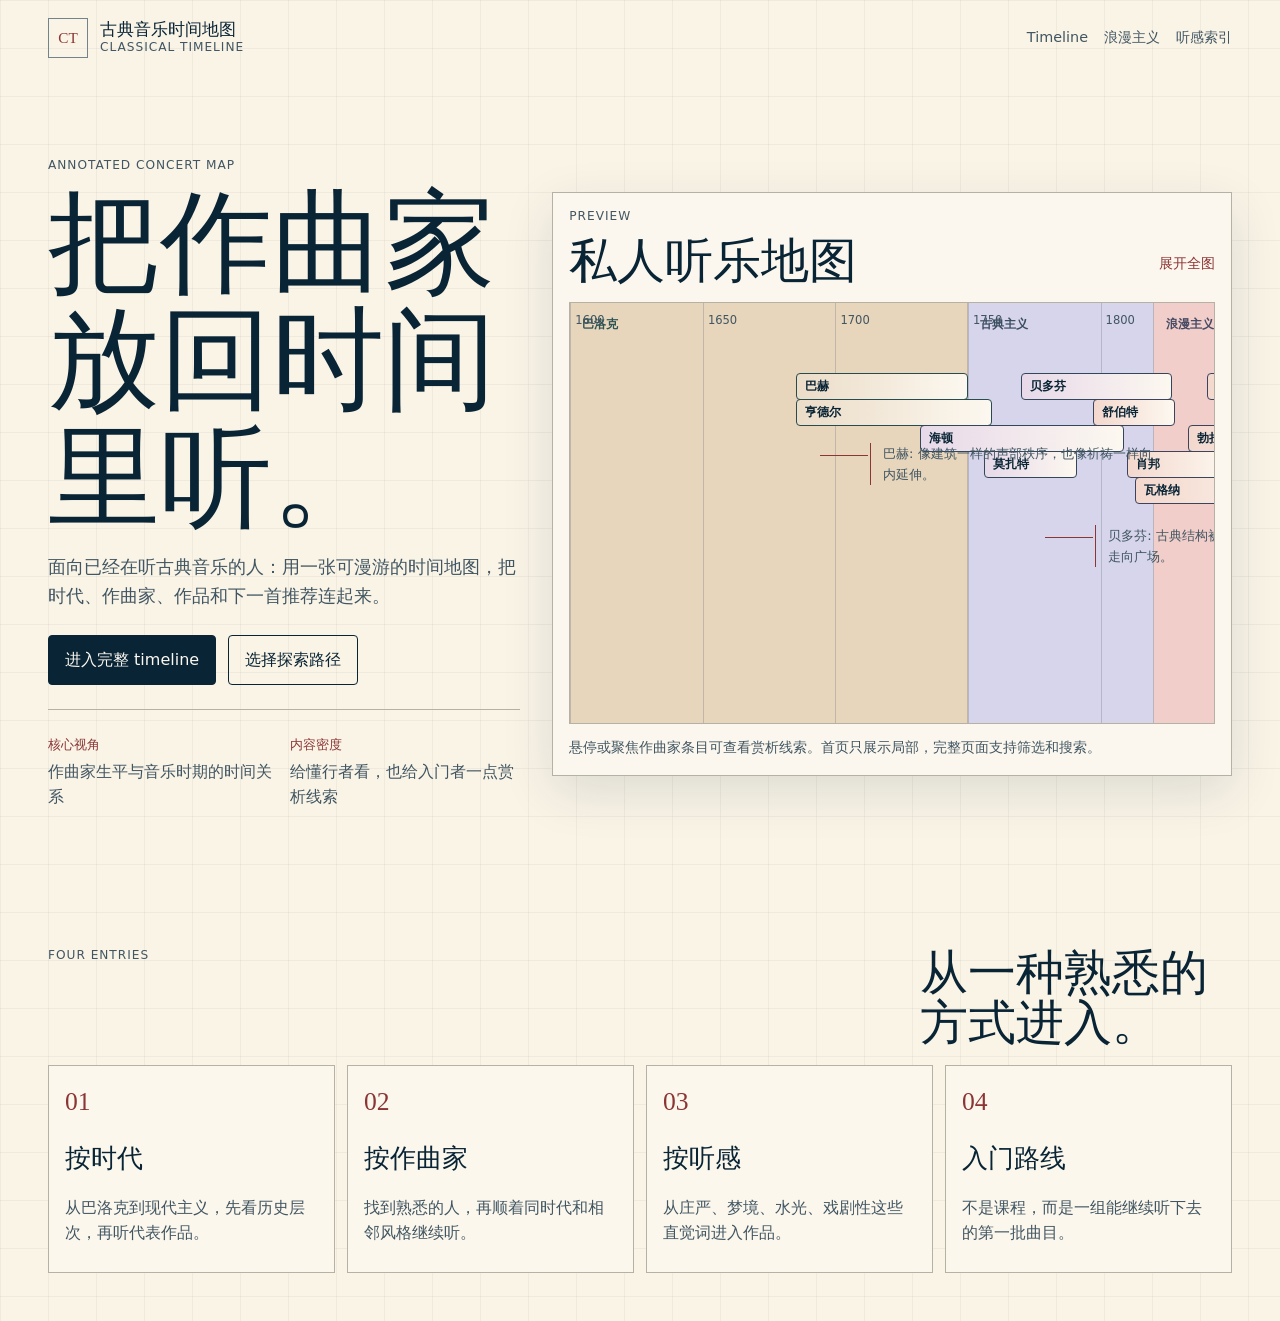
==== index.html @ 26d969b8 "Initial classical music atlas site" ====
<!doctype html>
<html lang="zh-CN">
  <head>
    <meta charset="utf-8">
    <meta name="viewport" content="width=device-width, initial-scale=1, viewport-fit=cover">
    <meta name="description" content="一张面向古典音乐爱好者的互动时间地图。">
    <title>古典音乐时间地图</title>
    <link rel="stylesheet" href="assets/styles.css">
    <script type="module" src="assets/app.js"></script>
  </head>
  <body data-page="home">
    <a class="skip-link" href="#main-content">跳到主要内容</a>

    <header class="site-header" aria-label="站点导航">
      <a class="brand-mark" href="index.html" aria-label="古典音乐时间地图首页">
        <span class="brand-mark__glyph" aria-hidden="true">CT</span>
        <span>
          <span class="brand-mark__title">古典音乐时间地图</span>
          <span class="brand-mark__subtitle">Classical Timeline</span>
        </span>
      </a>
      <nav class="site-nav" aria-label="主导航">
        <a href="timeline.html">Timeline</a>
        <a href="timeline.html?period=Romantic">浪漫主义</a>
        <a href="timeline.html?mood=水光">听感索引</a>
      </nav>
    </header>

    <main id="main-content">
      <section class="hero-shell" aria-labelledby="home-title">
        <div class="hero-copy">
          <p class="kicker">Annotated Concert Map</p>
          <h1 id="home-title">把作曲家放回时间里听。</h1>
          <p class="hero-lede">
            面向已经在听古典音乐的人：用一张可漫游的时间地图，把时代、作曲家、作品和下一首推荐连起来。
          </p>
          <div class="hero-actions" aria-label="主要入口">
            <a class="button button--primary" href="timeline.html">进入完整 timeline</a>
            <a class="button button--quiet" href="#routes">选择探索路径</a>
          </div>
          <dl class="listening-note" aria-label="本页定位">
            <div>
              <dt>核心视角</dt>
              <dd>作曲家生平与音乐时期的时间关系</dd>
            </div>
            <div>
              <dt>内容密度</dt>
              <dd>给懂行者看，也给入门者一点赏析线索</dd>
            </div>
          </dl>
        </div>

        <section class="atlas-panel" aria-labelledby="preview-title">
          <div class="atlas-panel__head">
            <div>
              <p class="kicker">Preview</p>
              <h2 id="preview-title">私人听乐地图</h2>
            </div>
            <a class="text-link" href="timeline.html">展开全图</a>
          </div>
          <div class="timeline-frame timeline-frame--preview">
            <div class="timeline" data-timeline="preview" aria-label="古典音乐作曲家时间线预览"></div>
          </div>
          <p class="map-caption">
            悬停或聚焦作曲家条目可查看赏析线索。首页只展示局部，完整页面支持筛选和搜索。
          </p>
        </section>
      </section>

      <section id="routes" class="route-section" aria-labelledby="routes-title">
        <div class="section-heading">
          <p class="kicker">Four entries</p>
          <h2 id="routes-title">从一种熟悉的方式进入。</h2>
        </div>
        <div class="route-grid">
          <a class="route-card" href="timeline.html">
            <span class="route-card__index">01</span>
            <span class="route-card__title">按时代</span>
            <span class="route-card__body">从巴洛克到现代主义，先看历史层次，再听代表作品。</span>
          </a>
          <a class="route-card" href="timeline.html?focus=composer">
            <span class="route-card__index">02</span>
            <span class="route-card__title">按作曲家</span>
            <span class="route-card__body">找到熟悉的人，再顺着同时代和相邻风格继续听。</span>
          </a>
          <a class="route-card" href="timeline.html?mood=水光">
            <span class="route-card__index">03</span>
            <span class="route-card__title">按听感</span>
            <span class="route-card__body">从庄严、梦境、水光、戏剧性这些直觉词进入作品。</span>
          </a>
          <a class="route-card" href="timeline.html?path=starter">
            <span class="route-card__index">04</span>
            <span class="route-card__title">入门路线</span>
            <span class="route-card__body">不是课程，而是一组能继续听下去的第一批曲目。</span>
          </a>
        </div>
      </section>
    </main>
  </body>
</html>
---- assets/styles.css ----
:root {
  color-scheme: light;
  --paper: oklch(96.8% 0.018 84);
  --paper-deep: oklch(93.2% 0.024 82);
  --paper-lift: oklch(98% 0.012 84);
  --ink: oklch(25% 0.045 238);
  --ink-soft: oklch(44% 0.032 235);
  --rule: oklch(76% 0.018 86);
  --rule-strong: oklch(60% 0.025 230);
  --concert-red: oklch(45% 0.118 24);
  --focus: oklch(55% 0.12 24);
  --renaissance: oklch(88% 0.032 152);
  --baroque: oklch(88% 0.038 75);
  --classical: oklch(88% 0.03 288);
  --romantic: oklch(88% 0.04 29);
  --modern: oklch(87% 0.032 210);
  --space-1: 0.25rem;
  --space-2: 0.5rem;
  --space-3: 0.75rem;
  --space-4: 1rem;
  --space-6: 1.5rem;
  --space-8: 2rem;
  --space-12: 3rem;
  --space-16: 4rem;
  --radius-sm: 0.25rem;
  --radius-md: 0.5rem;
  --shadow-preview: 0 1rem 3rem oklch(26% 0.045 238 / 0.12);
  --ease-out: cubic-bezier(0.22, 1, 0.36, 1);
  --font-display: "Iowan Old Style", "Songti SC", "Noto Serif SC", "Source Han Serif SC", Georgia, serif;
  --font-body: "Aptos", "Segoe UI", "Noto Sans SC", "Microsoft YaHei", system-ui, sans-serif;
}

* {
  box-sizing: border-box;
}

html {
  scroll-behavior: smooth;
}

body {
  margin: 0;
  background:
    linear-gradient(90deg, oklch(83% 0.012 84 / 0.22) 1px, transparent 1px) 0 0 / 48px 48px,
    linear-gradient(180deg, oklch(83% 0.012 84 / 0.22) 1px, transparent 1px) 0 0 / 48px 48px,
    var(--paper);
  color: var(--ink);
  font-family: var(--font-body);
  font-size: 1rem;
  line-height: 1.6;
  overflow-x: hidden;
  overflow-wrap: break-word;
  text-rendering: optimizeLegibility;
}

a {
  color: inherit;
  text-decoration: none;
}

button,
input {
  font: inherit;
}

button {
  cursor: pointer;
}

:focus {
  outline: none;
}

:focus-visible {
  outline: 3px solid var(--focus);
  outline-offset: 3px;
}

.skip-link {
  position: fixed;
  z-index: 10;
  inset-block-start: var(--space-4);
  inset-inline-start: var(--space-4);
  padding: var(--space-2) var(--space-3);
  background: var(--ink);
  color: var(--paper);
  transform: translateY(-150%);
  transition: transform 180ms var(--ease-out);
}

.skip-link:focus {
  transform: translateY(0);
}

.site-header {
  display: flex;
  align-items: center;
  justify-content: space-between;
  gap: var(--space-4);
  padding: var(--space-4) clamp(var(--space-4), 4vw, var(--space-12));
}

.brand-mark {
  display: inline-flex;
  align-items: center;
  gap: var(--space-3);
  min-height: 2.75rem;
}

.brand-mark__glyph {
  display: grid;
  place-items: center;
  width: 2.5rem;
  height: 2.5rem;
  border: 1px solid var(--rule-strong);
  color: var(--concert-red);
  font-family: var(--font-display);
  font-size: 0.95rem;
}

.brand-mark__title,
.brand-mark__subtitle {
  display: block;
}

.brand-mark__title {
  font-family: var(--font-display);
  font-size: 1.05rem;
  line-height: 1.1;
}

.brand-mark__subtitle,
.kicker {
  color: var(--ink-soft);
  font-size: 0.76rem;
  letter-spacing: 0.08em;
  line-height: 1.2;
  text-transform: uppercase;
}

.site-nav {
  display: none;
  align-items: center;
  gap: var(--space-4);
  color: var(--ink-soft);
  font-size: 0.9rem;
}

.site-nav a {
  min-height: 2.75rem;
  display: inline-flex;
  align-items: center;
}

.site-nav a:hover,
.site-nav a[aria-current="page"] {
  color: var(--concert-red);
}

.hero-shell {
  display: grid;
  gap: var(--space-8);
  min-width: 0;
  min-height: calc(100svh - 4.75rem);
  padding: var(--space-6) clamp(var(--space-4), 4vw, var(--space-12)) var(--space-8);
}

.hero-copy {
  align-self: center;
  min-width: 0;
}

.kicker {
  margin: 0 0 var(--space-3);
}

h1,
h2,
h3,
p {
  margin-block-start: 0;
}

h1,
h2,
h3 {
  font-family: var(--font-display);
  font-weight: 500;
  line-height: 1.05;
  text-wrap: balance;
}

h1 {
  max-width: 11ch;
  margin-block-end: var(--space-4);
  font-size: clamp(3rem, 10vw, 7rem);
}

h2 {
  font-size: clamp(1.7rem, 4vw, 3rem);
}

.hero-lede {
  max-width: min(48ch, 100%);
  color: var(--ink-soft);
  font-size: 1.12rem;
}

.hero-actions {
  display: flex;
  flex-wrap: wrap;
  gap: var(--space-3);
  margin-block: var(--space-6);
}

.button {
  display: inline-flex;
  align-items: center;
  justify-content: center;
  min-height: 2.75rem;
  border: 1px solid var(--ink);
  border-radius: var(--radius-sm);
  padding: 0.7rem 1rem;
  transition:
    background-color 180ms var(--ease-out),
    color 180ms var(--ease-out),
    border-color 180ms var(--ease-out),
    transform 180ms var(--ease-out);
}

.button:hover {
  transform: translateY(-1px);
}

.button--primary {
  background: var(--ink);
  color: var(--paper-lift);
}

.button--primary:hover {
  background: var(--concert-red);
  border-color: var(--concert-red);
}

.button--quiet {
  color: var(--ink);
}

.button--quiet:hover {
  border-color: var(--concert-red);
  color: var(--concert-red);
}

.listening-note {
  display: grid;
  gap: var(--space-3);
  max-width: 34rem;
  margin: 0;
  padding-block-start: var(--space-6);
  border-block-start: 1px solid var(--rule);
}

.listening-note div {
  display: grid;
  gap: var(--space-1);
}

.listening-note dt {
  color: var(--concert-red);
  font-size: 0.82rem;
}

.listening-note dd {
  margin: 0;
  color: var(--ink-soft);
}

.atlas-panel,
.composer-detail,
.explorer-controls {
  background: color-mix(in oklch, var(--paper-lift) 78%, var(--paper) 22%);
  border: 1px solid var(--rule);
}

.atlas-panel {
  align-self: center;
  min-width: 0;
  padding: var(--space-4);
  box-shadow: var(--shadow-preview);
}

.atlas-panel__head,
.workspace-head,
.section-heading {
  display: flex;
  align-items: end;
  justify-content: space-between;
  gap: var(--space-4);
  margin-block-end: var(--space-4);
}

.atlas-panel__head h2,
.workspace-head h2,
.section-heading h2 {
  margin: 0;
}

.text-link {
  min-height: 2.75rem;
  display: inline-flex;
  align-items: center;
  color: var(--concert-red);
  font-size: 0.9rem;
}

.map-caption {
  margin-block: var(--space-3) 0;
  color: var(--ink-soft);
  font-size: 0.9rem;
}

.timeline-frame {
  width: 100%;
  max-width: 100%;
  min-width: 0;
  overflow: auto;
  border: 1px solid var(--rule);
  background: var(--paper-deep);
  scrollbar-color: var(--rule-strong) var(--paper-deep);
}

.timeline-frame--preview {
  max-height: 34rem;
}

.timeline {
  position: relative;
  min-width: 66rem;
  min-height: 46rem;
  isolation: isolate;
}

.timeline--preview {
  min-width: 58rem;
  min-height: 28rem;
}

.period-band {
  position: absolute;
  z-index: 0;
  inset-block: 0;
  border-inline-end: 1px solid oklch(65% 0.018 84 / 0.45);
  background: var(--period-color);
}

.period-band__label {
  position: sticky;
  inset-block-start: var(--space-3);
  display: inline-flex;
  margin: var(--space-3);
  color: color-mix(in oklch, var(--ink) 74%, var(--period-color) 26%);
  font-size: 0.76rem;
  font-weight: 600;
}

.year-tick {
  position: absolute;
  z-index: 1;
  inset-block: 0;
  border-inline-start: 1px solid oklch(57% 0.018 240 / 0.32);
}

.year-tick span {
  position: sticky;
  inset-block-start: var(--space-2);
  display: inline-block;
  margin-inline-start: var(--space-1);
  color: var(--ink-soft);
  font-size: 0.72rem;
  font-variant-numeric: tabular-nums;
}

.composer-bar {
  position: absolute;
  z-index: 2;
  display: flex;
  align-items: center;
  min-width: 3.5rem;
  min-height: 1.7rem;
  border: 1px solid color-mix(in oklch, var(--ink) 78%, var(--period-color) 22%);
  border-radius: var(--radius-sm);
  background:
    linear-gradient(90deg, color-mix(in oklch, var(--period-color) 78%, var(--paper-lift) 22%), var(--paper-lift));
  color: var(--ink);
  font-size: 0.78rem;
  font-weight: 600;
  line-height: 1.15;
  overflow: hidden;
  padding: 0 var(--space-2);
  text-align: start;
  white-space: nowrap;
  transition:
    transform 160ms var(--ease-out),
    border-color 160ms var(--ease-out),
    background-color 160ms var(--ease-out),
    box-shadow 160ms var(--ease-out);
}

.composer-bar:hover,
.composer-bar:focus-visible,
.composer-bar.is-active {
  z-index: 4;
  border-color: var(--concert-red);
  box-shadow: 0 0 0 3px oklch(58% 0.1 24 / 0.15);
  transform: translateY(-2px);
}

.composer-bar.is-hidden {
  display: none;
}

.annotation {
  position: absolute;
  z-index: 3;
  max-width: 18rem;
  border-inline-start: 1px solid var(--concert-red);
  padding-inline-start: var(--space-3);
  color: var(--ink-soft);
  font-size: 0.82rem;
}

.annotation::before {
  content: "";
  position: absolute;
  inset-inline-start: -3.2rem;
  inset-block-start: 0.75rem;
  width: 3rem;
  border-block-start: 1px solid var(--concert-red);
}

.route-section {
  padding: var(--space-12) clamp(var(--space-4), 4vw, var(--space-12));
}

.section-heading {
  align-items: start;
}

.section-heading h2 {
  max-width: 13ch;
}

.route-grid {
  display: grid;
  grid-template-columns: repeat(auto-fit, minmax(17.5rem, 1fr));
  gap: var(--space-3);
}

.route-card {
  display: grid;
  gap: var(--space-3);
  min-height: 13rem;
  border: 1px solid var(--rule);
  background: color-mix(in oklch, var(--paper-lift) 70%, var(--paper) 30%);
  padding: var(--space-4);
  transition:
    border-color 180ms var(--ease-out),
    transform 180ms var(--ease-out),
    background-color 180ms var(--ease-out);
}

.route-card:hover {
  border-color: var(--concert-red);
  transform: translateY(-2px);
}

.route-card__index {
  color: var(--concert-red);
  font-family: var(--font-display);
  font-size: 1.6rem;
}

.route-card__title {
  font-family: var(--font-display);
  font-size: 1.6rem;
  line-height: 1.1;
}

.route-card__body {
  color: var(--ink-soft);
  max-width: 30ch;
}

.timeline-page {
  min-width: 0;
  padding: var(--space-6) clamp(var(--space-4), 4vw, var(--space-12)) var(--space-12);
}

.timeline-intro {
  display: grid;
  gap: var(--space-4);
  margin-block-end: var(--space-8);
}

.timeline-intro > * {
  min-width: 0;
}

.timeline-intro h1 {
  max-width: 12ch;
  font-size: clamp(2.5rem, 8vw, 5.6rem);
}

.timeline-intro p {
  max-width: 58ch;
  color: var(--ink-soft);
}

.explorer-shell {
  display: grid;
  gap: var(--space-4);
  min-width: 0;
}

.explorer-controls,
.composer-detail {
  min-width: 0;
  padding: var(--space-4);
}

.search-field {
  display: grid;
  gap: var(--space-2);
  margin-block-end: var(--space-6);
  color: var(--ink-soft);
  font-size: 0.9rem;
}

.search-field input {
  width: 100%;
  min-width: 0;
  min-height: 2.75rem;
  border: 1px solid var(--rule-strong);
  border-radius: var(--radius-sm);
  background: var(--paper-lift);
  color: var(--ink);
  padding: 0 var(--space-3);
}

.search-field input::placeholder {
  color: color-mix(in oklch, var(--ink-soft) 80%, var(--paper) 20%);
}

.filter-group + .filter-group {
  margin-block-start: var(--space-6);
}

.filter-group__label {
  margin-block-end: var(--space-2);
  color: var(--ink);
  font-size: 0.9rem;
  font-weight: 700;
}

.chip-row {
  display: flex;
  flex-wrap: wrap;
  gap: var(--space-2);
}

.chip {
  min-height: 2.5rem;
  border: 1px solid var(--rule);
  border-radius: var(--radius-sm);
  background: var(--paper-lift);
  color: var(--ink-soft);
  padding: 0.45rem 0.7rem;
  transition:
    border-color 160ms var(--ease-out),
    color 160ms var(--ease-out),
    background-color 160ms var(--ease-out);
}

.chip:hover,
.chip[aria-pressed="true"] {
  border-color: var(--concert-red);
  color: var(--concert-red);
}

.chip[aria-pressed="true"] {
  background: oklch(92% 0.03 24);
}

.timeline-workspace {
  min-width: 0;
}

.workspace-count {
  margin: 0;
  color: var(--ink-soft);
  font-size: 0.9rem;
}

.composer-detail {
  align-self: start;
}

.composer-detail h2 {
  margin-block-end: var(--space-2);
  font-size: 2rem;
}

.detail-meta {
  display: flex;
  flex-wrap: wrap;
  gap: var(--space-2);
  margin-block: 0 var(--space-4);
  color: var(--ink-soft);
  font-size: 0.86rem;
}

.detail-section {
  margin-block-start: var(--space-4);
  padding-block-start: var(--space-4);
  border-block-start: 1px solid var(--rule);
}

.detail-section h3 {
  margin-block-end: var(--space-2);
  font-family: var(--font-body);
  font-size: 0.9rem;
  font-weight: 800;
}

.detail-section ul {
  margin: 0;
  padding-inline-start: 1.1rem;
  color: var(--ink-soft);
}

.empty-state {
  padding: var(--space-8);
  color: var(--ink-soft);
}

@media (min-width: 48rem) {
  .site-nav {
    display: flex;
  }

  .listening-note {
    grid-template-columns: repeat(2, minmax(0, 1fr));
  }

  .timeline-intro {
    grid-template-columns: minmax(18rem, 0.8fr) minmax(20rem, 1fr);
    align-items: end;
  }
}

@media (min-width: 64rem) {
  .hero-shell {
    grid-template-columns: minmax(20rem, 0.82fr) minmax(34rem, 1.18fr);
    align-items: center;
  }

  .explorer-shell {
    grid-template-columns: minmax(14rem, 0.75fr) minmax(32rem, 2.1fr) minmax(17rem, 0.9fr);
    align-items: start;
  }

  .explorer-controls,
  .composer-detail {
    position: sticky;
    inset-block-start: var(--space-4);
  }
}

@media (max-width: 47.99rem) {
  .site-header {
    align-items: flex-start;
  }

  .hero-shell,
  .timeline-page,
  .route-section,
  .site-header {
    max-width: 100vw;
    overflow-x: clip;
  }

  .hero-copy,
  .atlas-panel,
  .timeline-intro,
  .timeline-intro p,
  .explorer-shell,
  .explorer-controls,
  .timeline-workspace,
  .composer-detail {
    max-width: calc(100vw - (var(--space-4) * 2));
  }

  .hero-lede,
  .timeline-intro p {
    max-width: 29ch;
  }

  .search-field input {
    max-width: 20rem;
  }

  h1 {
    max-width: 9ch;
  }

  .atlas-panel__head,
  .workspace-head,
  .section-heading {
    align-items: start;
    flex-direction: column;
  }

  .timeline {
    min-width: 54rem;
  }
}

@media (prefers-reduced-motion: reduce) {
  *,
  *::before,
  *::after {
    scroll-behavior: auto !important;
    transition-duration: 0.01ms !important;
    animation-duration: 0.01ms !important;
    animation-iteration-count: 1 !important;
  }
}
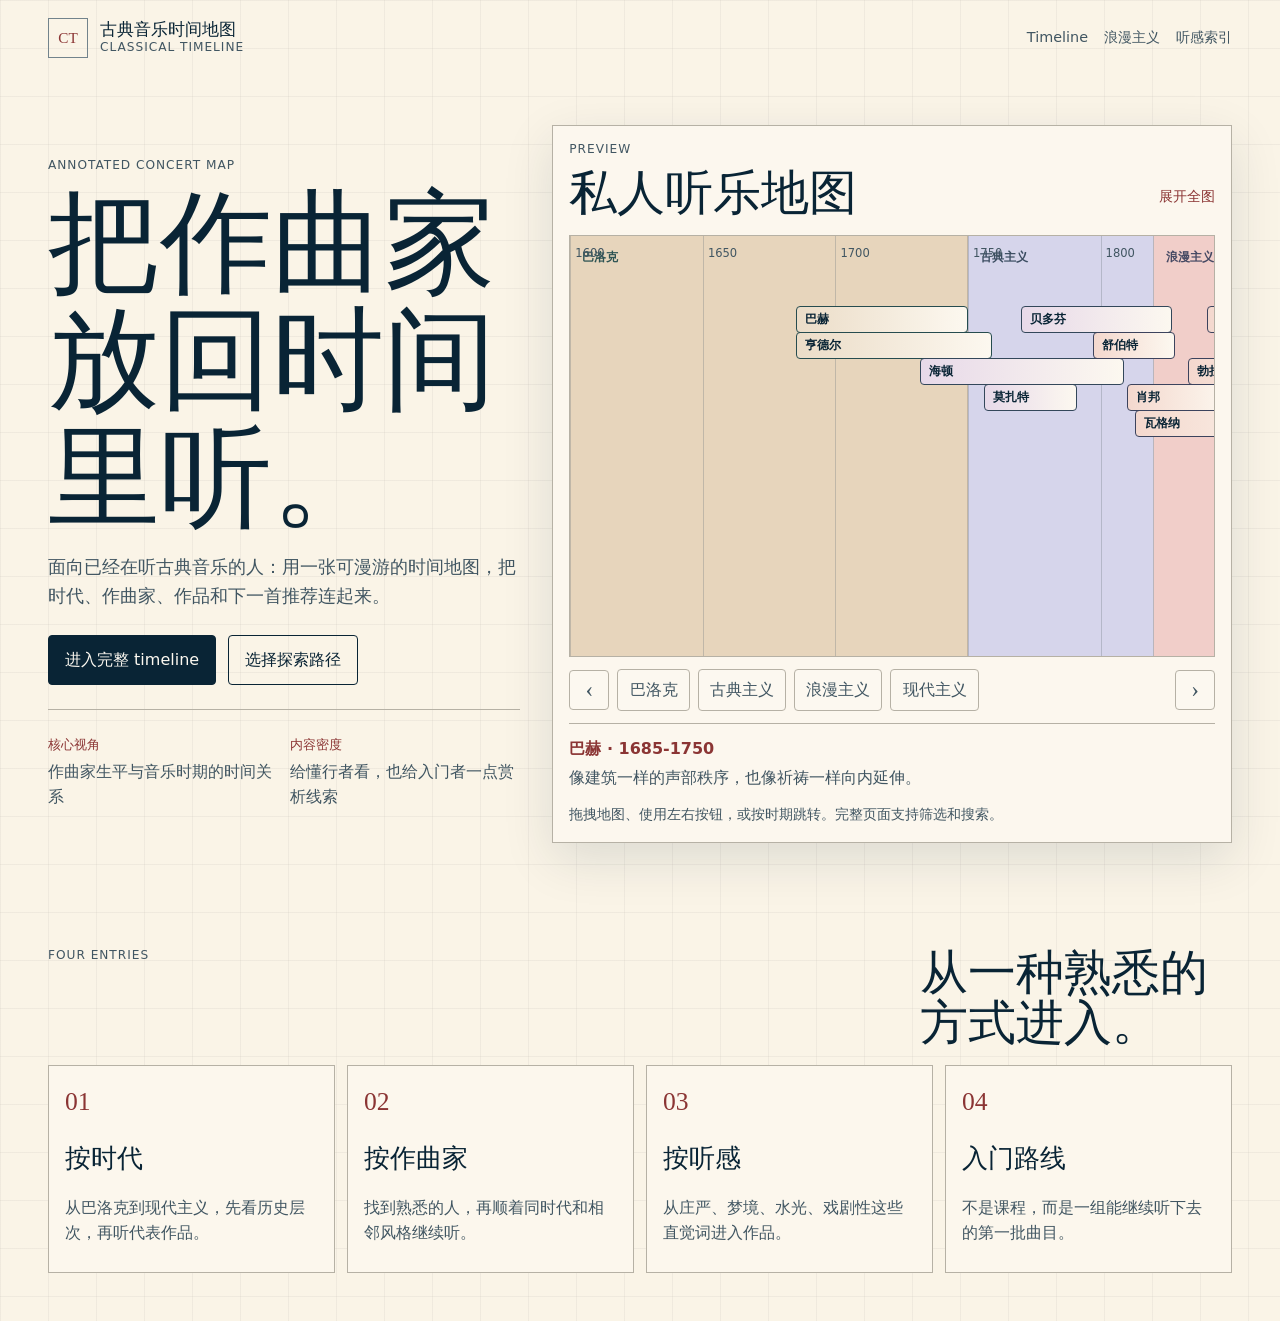
==== commit a92b41b3: "Improve timeline navigation" ====
--- a/index.html
+++ b/index.html
@@ -58,11 +58,20 @@
             </div>
             <a class="text-link" href="timeline.html">展开全图</a>
           </div>
-          <div class="timeline-frame timeline-frame--preview">
+          <div class="timeline-frame timeline-frame--preview" data-timeline-frame="preview" tabindex="0" aria-label="时间线预览，可拖拽或用方向键平移">
             <div class="timeline" data-timeline="preview" aria-label="古典音乐作曲家时间线预览"></div>
           </div>
+          <div class="timeline-controls" aria-label="预览时间线导航">
+            <button class="timeline-pan" type="button" data-pan="preview" data-direction="-1" aria-label="向早期平移">‹</button>
+            <div class="era-jump-row" data-era-jumps="preview" aria-label="跳转到时期"></div>
+            <button class="timeline-pan" type="button" data-pan="preview" data-direction="1" aria-label="向晚期平移">›</button>
+          </div>
+          <div class="timeline-note" data-preview-note aria-live="polite">
+            <p class="timeline-note__name">选择一位作曲家</p>
+            <p>悬停或聚焦生命条，查看一句赏析线索；点击进入完整地图。</p>
+          </div>
           <p class="map-caption">
-            悬停或聚焦作曲家条目可查看赏析线索。首页只展示局部，完整页面支持筛选和搜索。
+            拖拽地图、使用左右按钮，或按时期跳转。完整页面支持筛选和搜索。
           </p>
         </section>
       </section>
--- a/assets/styles.css
+++ b/assets/styles.css
@@ -320,17 +320,108 @@
 }
 
 .timeline-frame {
+  position: relative;
   width: 100%;
   max-width: 100%;
   min-width: 0;
   overflow: auto;
   border: 1px solid var(--rule);
   background: var(--paper-deep);
-  scrollbar-color: var(--rule-strong) var(--paper-deep);
+  cursor: grab;
+  scroll-behavior: smooth;
+  scrollbar-width: none;
+  overscroll-behavior-inline: contain;
+  touch-action: pan-y;
+}
+
+.timeline-frame::-webkit-scrollbar {
+  display: none;
+}
+
+.timeline-frame.is-dragging {
+  cursor: grabbing;
+  scroll-behavior: auto;
+  user-select: none;
 }
 
 .timeline-frame--preview {
   max-height: 34rem;
+}
+
+.timeline-controls {
+  display: grid;
+  grid-template-columns: 2.5rem minmax(0, 1fr) 2.5rem;
+  align-items: center;
+  gap: var(--space-2);
+  width: 100%;
+  min-width: 0;
+  margin-block-start: var(--space-3);
+}
+
+.timeline-pan,
+.era-jump {
+  min-height: 2.5rem;
+  border: 1px solid var(--rule);
+  border-radius: var(--radius-sm);
+  background: var(--paper-lift);
+  color: var(--ink-soft);
+  transition:
+    border-color 160ms var(--ease-out),
+    color 160ms var(--ease-out),
+    transform 160ms var(--ease-out);
+}
+
+.timeline-pan {
+  display: grid;
+  place-items: center;
+  width: 2.5rem;
+  font-family: var(--font-display);
+  font-size: 1.45rem;
+  line-height: 1;
+}
+
+.era-jump-row {
+  display: flex;
+  gap: var(--space-2);
+  min-width: 0;
+  overflow-x: auto;
+  scrollbar-width: none;
+}
+
+.era-jump-row::-webkit-scrollbar {
+  display: none;
+}
+
+.era-jump {
+  flex: 0 0 auto;
+  padding: 0.45rem 0.7rem;
+  white-space: nowrap;
+}
+
+.timeline-pan:hover,
+.era-jump:hover {
+  border-color: var(--concert-red);
+  color: var(--concert-red);
+  transform: translateY(-1px);
+}
+
+.timeline-note {
+  display: grid;
+  gap: var(--space-1);
+  margin-block-start: var(--space-3);
+  border-block-start: 1px solid var(--rule);
+  padding-block-start: var(--space-3);
+  color: var(--ink-soft);
+}
+
+.timeline-note__name {
+  margin: 0;
+  color: var(--concert-red);
+  font-weight: 700;
+}
+
+.timeline-note p {
+  margin: 0;
 }
 
 .timeline {
@@ -419,25 +510,6 @@
   display: none;
 }
 
-.annotation {
-  position: absolute;
-  z-index: 3;
-  max-width: 18rem;
-  border-inline-start: 1px solid var(--concert-red);
-  padding-inline-start: var(--space-3);
-  color: var(--ink-soft);
-  font-size: 0.82rem;
-}
-
-.annotation::before {
-  content: "";
-  position: absolute;
-  inset-inline-start: -3.2rem;
-  inset-block-start: 0.75rem;
-  width: 3rem;
-  border-block-start: 1px solid var(--concert-red);
-}
-
 .route-section {
   padding: var(--space-12) clamp(var(--space-4), 4vw, var(--space-12));
 }
@@ -700,6 +772,13 @@
     max-width: calc(100vw - (var(--space-4) * 2));
   }
 
+  .atlas-panel,
+  .timeline-workspace,
+  .explorer-controls,
+  .composer-detail {
+    width: calc(100vw - (var(--space-4) * 2));
+  }
+
   .hero-lede,
   .timeline-intro p {
     max-width: 29ch;
@@ -718,6 +797,27 @@
   .section-heading {
     align-items: start;
     flex-direction: column;
+  }
+
+  .timeline-controls {
+    grid-template-areas:
+      "prev . next"
+      "eras eras eras";
+    row-gap: var(--space-2);
+  }
+
+  .timeline-pan[data-direction="-1"] {
+    grid-area: prev;
+  }
+
+  .timeline-pan[data-direction="1"] {
+    grid-area: next;
+    justify-self: end;
+  }
+
+  .era-jump-row {
+    grid-area: eras;
+    width: 100%;
   }
 
   .timeline {
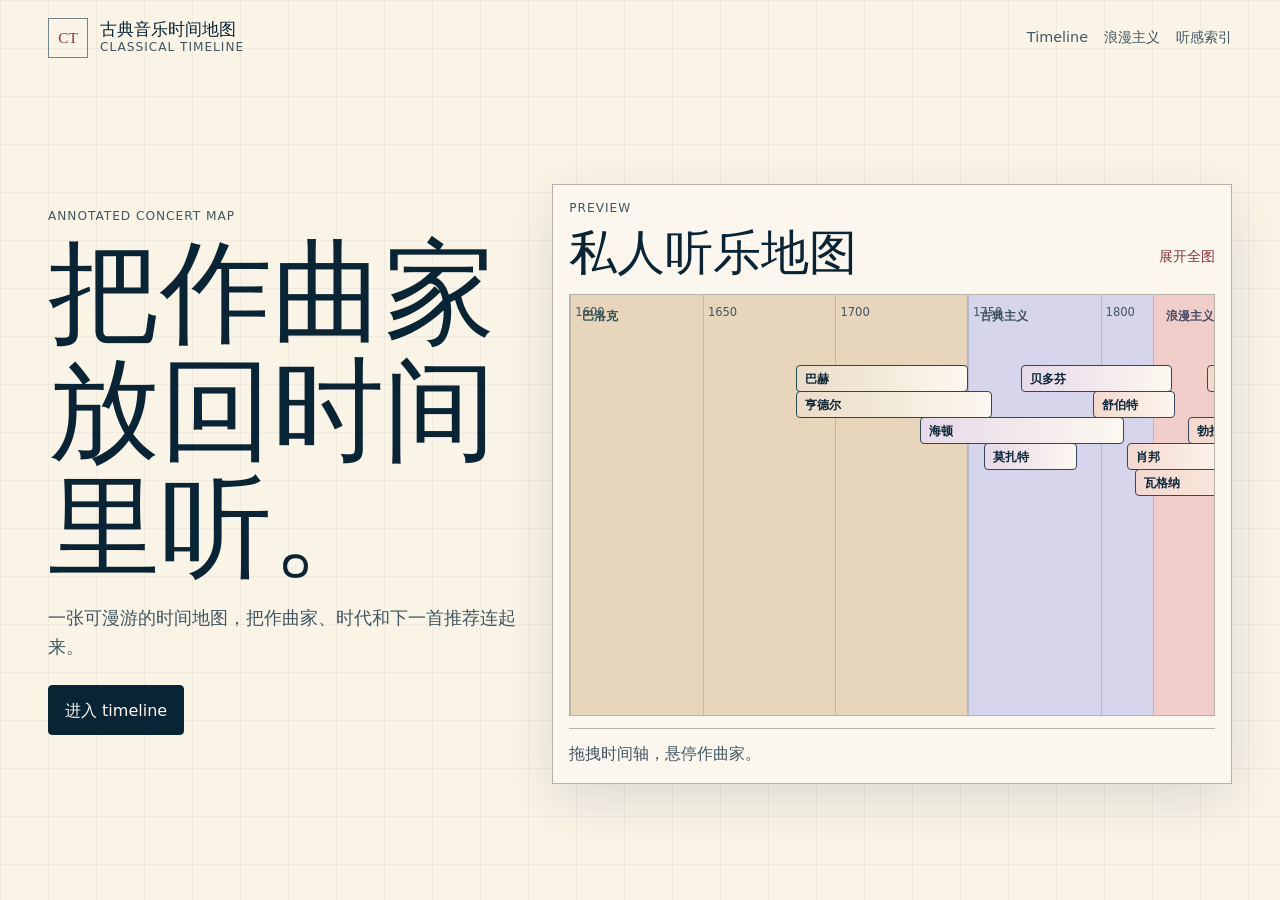
==== commit 81db4147: "Simplify timeline interface" ====
--- a/index.html
+++ b/index.html
@@ -32,22 +32,11 @@
           <p class="kicker">Annotated Concert Map</p>
           <h1 id="home-title">把作曲家放回时间里听。</h1>
           <p class="hero-lede">
-            面向已经在听古典音乐的人：用一张可漫游的时间地图，把时代、作曲家、作品和下一首推荐连起来。
+            一张可漫游的时间地图，把作曲家、时代和下一首推荐连起来。
           </p>
           <div class="hero-actions" aria-label="主要入口">
-            <a class="button button--primary" href="timeline.html">进入完整 timeline</a>
-            <a class="button button--quiet" href="#routes">选择探索路径</a>
+            <a class="button button--primary" href="timeline.html">进入 timeline</a>
           </div>
-          <dl class="listening-note" aria-label="本页定位">
-            <div>
-              <dt>核心视角</dt>
-              <dd>作曲家生平与音乐时期的时间关系</dd>
-            </div>
-            <div>
-              <dt>内容密度</dt>
-              <dd>给懂行者看，也给入门者一点赏析线索</dd>
-            </div>
-          </dl>
         </div>
 
         <section class="atlas-panel" aria-labelledby="preview-title">
@@ -61,48 +50,10 @@
           <div class="timeline-frame timeline-frame--preview" data-timeline-frame="preview" tabindex="0" aria-label="时间线预览，可拖拽或用方向键平移">
             <div class="timeline" data-timeline="preview" aria-label="古典音乐作曲家时间线预览"></div>
           </div>
-          <div class="timeline-controls" aria-label="预览时间线导航">
-            <button class="timeline-pan" type="button" data-pan="preview" data-direction="-1" aria-label="向早期平移">‹</button>
-            <div class="era-jump-row" data-era-jumps="preview" aria-label="跳转到时期"></div>
-            <button class="timeline-pan" type="button" data-pan="preview" data-direction="1" aria-label="向晚期平移">›</button>
+          <div class="timeline-note" data-preview-note aria-live="polite">
+            <p>拖拽时间轴，悬停作曲家。</p>
           </div>
-          <div class="timeline-note" data-preview-note aria-live="polite">
-            <p class="timeline-note__name">选择一位作曲家</p>
-            <p>悬停或聚焦生命条，查看一句赏析线索；点击进入完整地图。</p>
-          </div>
-          <p class="map-caption">
-            拖拽地图、使用左右按钮，或按时期跳转。完整页面支持筛选和搜索。
-          </p>
         </section>
-      </section>
-
-      <section id="routes" class="route-section" aria-labelledby="routes-title">
-        <div class="section-heading">
-          <p class="kicker">Four entries</p>
-          <h2 id="routes-title">从一种熟悉的方式进入。</h2>
-        </div>
-        <div class="route-grid">
-          <a class="route-card" href="timeline.html">
-            <span class="route-card__index">01</span>
-            <span class="route-card__title">按时代</span>
-            <span class="route-card__body">从巴洛克到现代主义，先看历史层次，再听代表作品。</span>
-          </a>
-          <a class="route-card" href="timeline.html?focus=composer">
-            <span class="route-card__index">02</span>
-            <span class="route-card__title">按作曲家</span>
-            <span class="route-card__body">找到熟悉的人，再顺着同时代和相邻风格继续听。</span>
-          </a>
-          <a class="route-card" href="timeline.html?mood=水光">
-            <span class="route-card__index">03</span>
-            <span class="route-card__title">按听感</span>
-            <span class="route-card__body">从庄严、梦境、水光、戏剧性这些直觉词进入作品。</span>
-          </a>
-          <a class="route-card" href="timeline.html?path=starter">
-            <span class="route-card__index">04</span>
-            <span class="route-card__title">入门路线</span>
-            <span class="route-card__body">不是课程，而是一组能继续听下去的第一批曲目。</span>
-          </a>
-        </div>
       </section>
     </main>
   </body>
--- a/assets/styles.css
+++ b/assets/styles.css
@@ -242,39 +242,6 @@
   border-color: var(--concert-red);
 }
 
-.button--quiet {
-  color: var(--ink);
-}
-
-.button--quiet:hover {
-  border-color: var(--concert-red);
-  color: var(--concert-red);
-}
-
-.listening-note {
-  display: grid;
-  gap: var(--space-3);
-  max-width: 34rem;
-  margin: 0;
-  padding-block-start: var(--space-6);
-  border-block-start: 1px solid var(--rule);
-}
-
-.listening-note div {
-  display: grid;
-  gap: var(--space-1);
-}
-
-.listening-note dt {
-  color: var(--concert-red);
-  font-size: 0.82rem;
-}
-
-.listening-note dd {
-  margin: 0;
-  color: var(--ink-soft);
-}
-
 .atlas-panel,
 .composer-detail,
 .explorer-controls {
@@ -290,8 +257,7 @@
 }
 
 .atlas-panel__head,
-.workspace-head,
-.section-heading {
+.workspace-head {
   display: flex;
   align-items: end;
   justify-content: space-between;
@@ -310,12 +276,6 @@
   display: inline-flex;
   align-items: center;
   color: var(--concert-red);
-  font-size: 0.9rem;
-}
-
-.map-caption {
-  margin-block: var(--space-3) 0;
-  color: var(--ink-soft);
   font-size: 0.9rem;
 }
 
@@ -346,63 +306,6 @@
 
 .timeline-frame--preview {
   max-height: 34rem;
-}
-
-.timeline-controls {
-  display: grid;
-  grid-template-columns: 2.5rem minmax(0, 1fr) 2.5rem;
-  align-items: center;
-  gap: var(--space-2);
-  width: 100%;
-  min-width: 0;
-  margin-block-start: var(--space-3);
-}
-
-.timeline-pan,
-.era-jump {
-  min-height: 2.5rem;
-  border: 1px solid var(--rule);
-  border-radius: var(--radius-sm);
-  background: var(--paper-lift);
-  color: var(--ink-soft);
-  transition:
-    border-color 160ms var(--ease-out),
-    color 160ms var(--ease-out),
-    transform 160ms var(--ease-out);
-}
-
-.timeline-pan {
-  display: grid;
-  place-items: center;
-  width: 2.5rem;
-  font-family: var(--font-display);
-  font-size: 1.45rem;
-  line-height: 1;
-}
-
-.era-jump-row {
-  display: flex;
-  gap: var(--space-2);
-  min-width: 0;
-  overflow-x: auto;
-  scrollbar-width: none;
-}
-
-.era-jump-row::-webkit-scrollbar {
-  display: none;
-}
-
-.era-jump {
-  flex: 0 0 auto;
-  padding: 0.45rem 0.7rem;
-  white-space: nowrap;
-}
-
-.timeline-pan:hover,
-.era-jump:hover {
-  border-color: var(--concert-red);
-  color: var(--concert-red);
-  transform: translateY(-1px);
 }
 
 .timeline-note {
@@ -510,59 +413,6 @@
   display: none;
 }
 
-.route-section {
-  padding: var(--space-12) clamp(var(--space-4), 4vw, var(--space-12));
-}
-
-.section-heading {
-  align-items: start;
-}
-
-.section-heading h2 {
-  max-width: 13ch;
-}
-
-.route-grid {
-  display: grid;
-  grid-template-columns: repeat(auto-fit, minmax(17.5rem, 1fr));
-  gap: var(--space-3);
-}
-
-.route-card {
-  display: grid;
-  gap: var(--space-3);
-  min-height: 13rem;
-  border: 1px solid var(--rule);
-  background: color-mix(in oklch, var(--paper-lift) 70%, var(--paper) 30%);
-  padding: var(--space-4);
-  transition:
-    border-color 180ms var(--ease-out),
-    transform 180ms var(--ease-out),
-    background-color 180ms var(--ease-out);
-}
-
-.route-card:hover {
-  border-color: var(--concert-red);
-  transform: translateY(-2px);
-}
-
-.route-card__index {
-  color: var(--concert-red);
-  font-family: var(--font-display);
-  font-size: 1.6rem;
-}
-
-.route-card__title {
-  font-family: var(--font-display);
-  font-size: 1.6rem;
-  line-height: 1.1;
-}
-
-.route-card__body {
-  color: var(--ink-soft);
-  max-width: 30ch;
-}
-
 .timeline-page {
   min-width: 0;
   padding: var(--space-6) clamp(var(--space-4), 4vw, var(--space-12)) var(--space-12);
@@ -720,10 +570,6 @@
     display: flex;
   }
 
-  .listening-note {
-    grid-template-columns: repeat(2, minmax(0, 1fr));
-  }
-
   .timeline-intro {
     grid-template-columns: minmax(18rem, 0.8fr) minmax(20rem, 1fr);
     align-items: end;
@@ -753,9 +599,18 @@
     align-items: flex-start;
   }
 
+  .hero-shell {
+    gap: var(--space-16);
+    min-height: auto;
+    padding-block-start: var(--space-12);
+  }
+
+  .hero-copy {
+    align-self: start;
+  }
+
   .hero-shell,
   .timeline-page,
-  .route-section,
   .site-header {
     max-width: 100vw;
     overflow-x: clip;
@@ -793,31 +648,9 @@
   }
 
   .atlas-panel__head,
-  .workspace-head,
-  .section-heading {
+  .workspace-head {
     align-items: start;
     flex-direction: column;
-  }
-
-  .timeline-controls {
-    grid-template-areas:
-      "prev . next"
-      "eras eras eras";
-    row-gap: var(--space-2);
-  }
-
-  .timeline-pan[data-direction="-1"] {
-    grid-area: prev;
-  }
-
-  .timeline-pan[data-direction="1"] {
-    grid-area: next;
-    justify-self: end;
-  }
-
-  .era-jump-row {
-    grid-area: eras;
-    width: 100%;
   }
 
   .timeline {
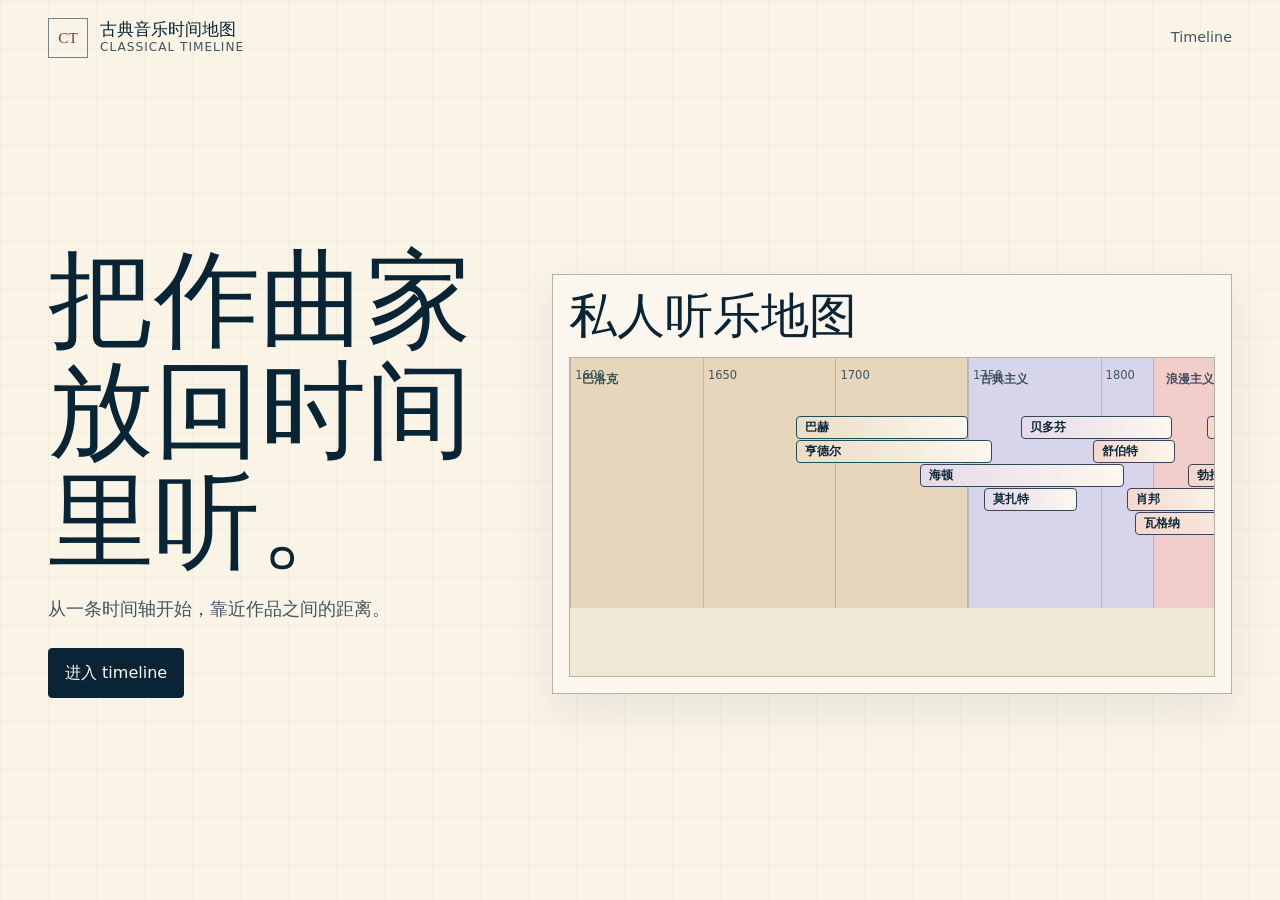
==== commit b3762bbe: "Simplify timeline interface" ====
--- a/index.html
+++ b/index.html
@@ -5,6 +5,7 @@
     <meta name="viewport" content="width=device-width, initial-scale=1, viewport-fit=cover">
     <meta name="description" content="一张面向古典音乐爱好者的互动时间地图。">
     <title>古典音乐时间地图</title>
+    <link rel="icon" href="data:,">
     <link rel="stylesheet" href="assets/styles.css">
     <script type="module" src="assets/app.js"></script>
   </head>
@@ -21,18 +22,15 @@
       </a>
       <nav class="site-nav" aria-label="主导航">
         <a href="timeline.html">Timeline</a>
-        <a href="timeline.html?period=Romantic">浪漫主义</a>
-        <a href="timeline.html?mood=水光">听感索引</a>
       </nav>
     </header>
 
     <main id="main-content">
       <section class="hero-shell" aria-labelledby="home-title">
         <div class="hero-copy">
-          <p class="kicker">Annotated Concert Map</p>
           <h1 id="home-title">把作曲家放回时间里听。</h1>
           <p class="hero-lede">
-            一张可漫游的时间地图，把作曲家、时代和下一首推荐连起来。
+            从一条时间轴开始，靠近作品之间的距离。
           </p>
           <div class="hero-actions" aria-label="主要入口">
             <a class="button button--primary" href="timeline.html">进入 timeline</a>
@@ -42,17 +40,13 @@
         <section class="atlas-panel" aria-labelledby="preview-title">
           <div class="atlas-panel__head">
             <div>
-              <p class="kicker">Preview</p>
               <h2 id="preview-title">私人听乐地图</h2>
             </div>
-            <a class="text-link" href="timeline.html">展开全图</a>
           </div>
           <div class="timeline-frame timeline-frame--preview" data-timeline-frame="preview" tabindex="0" aria-label="时间线预览，可拖拽或用方向键平移">
             <div class="timeline" data-timeline="preview" aria-label="古典音乐作曲家时间线预览"></div>
           </div>
-          <div class="timeline-note" data-preview-note aria-live="polite">
-            <p>拖拽时间轴，悬停作曲家。</p>
-          </div>
+          <div class="timeline-note timeline-note--quiet" data-preview-note aria-live="polite"></div>
         </section>
       </section>
     </main>
--- a/assets/styles.css
+++ b/assets/styles.css
@@ -18,6 +18,7 @@
   --space-2: 0.5rem;
   --space-3: 0.75rem;
   --space-4: 1rem;
+  --space-5: 1.25rem;
   --space-6: 1.5rem;
   --space-8: 2rem;
   --space-12: 3rem;
@@ -41,8 +42,8 @@
 body {
   margin: 0;
   background:
-    linear-gradient(90deg, oklch(83% 0.012 84 / 0.22) 1px, transparent 1px) 0 0 / 48px 48px,
-    linear-gradient(180deg, oklch(83% 0.012 84 / 0.22) 1px, transparent 1px) 0 0 / 48px 48px,
+    linear-gradient(90deg, oklch(83% 0.012 84 / 0.14) 1px, transparent 1px) 0 0 / 48px 48px,
+    linear-gradient(180deg, oklch(83% 0.012 84 / 0.14) 1px, transparent 1px) 0 0 / 48px 48px,
     var(--paper);
   color: var(--ink);
   font-family: var(--font-body);
@@ -191,9 +192,9 @@
 }
 
 h1 {
-  max-width: 11ch;
+  max-width: 10ch;
   margin-block-end: var(--space-4);
-  font-size: clamp(3rem, 10vw, 7rem);
+  font-size: clamp(3rem, 9vw, 6.6rem);
 }
 
 h2 {
@@ -242,9 +243,7 @@
   border-color: var(--concert-red);
 }
 
-.atlas-panel,
-.composer-detail,
-.explorer-controls {
+.atlas-panel {
   background: color-mix(in oklch, var(--paper-lift) 78%, var(--paper) 22%);
   border: 1px solid var(--rule);
 }
@@ -253,7 +252,7 @@
   align-self: center;
   min-width: 0;
   padding: var(--space-4);
-  box-shadow: var(--shadow-preview);
+  box-shadow: 0 1rem 2.5rem oklch(26% 0.045 238 / 0.08);
 }
 
 .atlas-panel__head,
@@ -305,7 +304,7 @@
 }
 
 .timeline-frame--preview {
-  max-height: 34rem;
+  height: clamp(15rem, 36vh, 20rem);
 }
 
 .timeline-note {
@@ -317,6 +316,21 @@
   color: var(--ink-soft);
 }
 
+.timeline-note:empty {
+  display: none;
+}
+
+.timeline-note--quiet {
+  border-block-start: 0;
+  padding-block-start: var(--space-2);
+}
+
+.timeline-note--quiet p {
+  display: flex;
+  flex-wrap: wrap;
+  gap: var(--space-2);
+}
+
 .timeline-note__name {
   margin: 0;
   color: var(--concert-red);
@@ -330,13 +344,13 @@
 .timeline {
   position: relative;
   min-width: 66rem;
-  min-height: 46rem;
+  min-height: 36rem;
   isolation: isolate;
 }
 
 .timeline--preview {
   min-width: 58rem;
-  min-height: 28rem;
+  min-height: 16rem;
 }
 
 .period-band {
@@ -380,13 +394,13 @@
   display: flex;
   align-items: center;
   min-width: 3.5rem;
-  min-height: 1.7rem;
+  min-height: 1.45rem;
   border: 1px solid color-mix(in oklch, var(--ink) 78%, var(--period-color) 22%);
   border-radius: var(--radius-sm);
   background:
     linear-gradient(90deg, color-mix(in oklch, var(--period-color) 78%, var(--paper-lift) 22%), var(--paper-lift));
   color: var(--ink);
-  font-size: 0.78rem;
+  font-size: 0.74rem;
   font-weight: 600;
   line-height: 1.15;
   overflow: hidden;
@@ -415,13 +429,15 @@
 
 .timeline-page {
   min-width: 0;
-  padding: var(--space-6) clamp(var(--space-4), 4vw, var(--space-12)) var(--space-12);
+  padding: var(--space-5) clamp(var(--space-4), 4vw, var(--space-12)) var(--space-8);
 }
 
 .timeline-intro {
-  display: grid;
+  display: flex;
+  align-items: end;
+  justify-content: space-between;
   gap: var(--space-4);
-  margin-block-end: var(--space-8);
+  margin-block-end: var(--space-3);
 }
 
 .timeline-intro > * {
@@ -429,33 +445,43 @@
 }
 
 .timeline-intro h1 {
-  max-width: 12ch;
-  font-size: clamp(2.5rem, 8vw, 5.6rem);
+  max-width: none;
+  margin: 0;
+  font-size: clamp(2.35rem, 5vw, 4.5rem);
 }
 
 .timeline-intro p {
-  max-width: 58ch;
+  max-width: 24ch;
+  margin: 0;
   color: var(--ink-soft);
 }
 
 .explorer-shell {
   display: grid;
-  gap: var(--space-4);
+  gap: var(--space-3);
   min-width: 0;
 }
 
 .explorer-controls,
 .composer-detail {
   min-width: 0;
-  padding: var(--space-4);
+  padding: 0;
+}
+
+.explorer-controls {
+  display: flex;
+  flex-wrap: wrap;
+  align-items: end;
+  gap: var(--space-3) var(--space-4);
 }
 
 .search-field {
   display: grid;
-  gap: var(--space-2);
-  margin-block-end: var(--space-6);
-  color: var(--ink-soft);
-  font-size: 0.9rem;
+  gap: var(--space-1);
+  width: min(18rem, 100%);
+  margin: 0;
+  color: var(--ink-soft);
+  font-size: 0.82rem;
 }
 
 .search-field input {
@@ -474,29 +500,33 @@
 }
 
 .filter-group + .filter-group {
-  margin-block-start: var(--space-6);
+  margin-block-start: 0;
 }
 
 .filter-group__label {
-  margin-block-end: var(--space-2);
+  margin-block-end: var(--space-1);
   color: var(--ink);
-  font-size: 0.9rem;
+  font-size: 0.82rem;
   font-weight: 700;
 }
 
+.filter-group[aria-label="按听感筛选"] {
+  display: none;
+}
+
 .chip-row {
   display: flex;
   flex-wrap: wrap;
-  gap: var(--space-2);
+  gap: var(--space-1);
 }
 
 .chip {
-  min-height: 2.5rem;
+  min-height: 2.15rem;
   border: 1px solid var(--rule);
   border-radius: var(--radius-sm);
   background: var(--paper-lift);
   color: var(--ink-soft);
-  padding: 0.45rem 0.7rem;
+  padding: 0.32rem 0.58rem;
   transition:
     border-color 160ms var(--ease-out),
     color 160ms var(--ease-out),
@@ -518,18 +548,20 @@
 }
 
 .workspace-count {
-  margin: 0;
+  margin: 0 0 var(--space-1);
   color: var(--ink-soft);
   font-size: 0.9rem;
 }
 
 .composer-detail {
   align-self: start;
+  border-block-start: 1px solid var(--rule);
+  padding-block-start: var(--space-4);
 }
 
 .composer-detail h2 {
   margin-block-end: var(--space-2);
-  font-size: 2rem;
+  font-size: clamp(1.45rem, 2.8vw, 2rem);
 }
 
 .detail-meta {
@@ -541,23 +573,30 @@
   font-size: 0.86rem;
 }
 
-.detail-section {
-  margin-block-start: var(--space-4);
-  padding-block-start: var(--space-4);
-  border-block-start: 1px solid var(--rule);
-}
-
-.detail-section h3 {
-  margin-block-end: var(--space-2);
-  font-family: var(--font-body);
+.detail-vibe {
+  margin: 0;
+  color: var(--ink-soft);
+}
+
+.detail-works {
+  display: flex;
+  flex-wrap: wrap;
+  gap: var(--space-1);
+  margin-block-start: var(--space-3);
+}
+
+.detail-works span {
+  border: 1px solid var(--rule);
+  background: color-mix(in oklch, var(--paper-lift) 78%, var(--paper) 22%);
+  color: var(--ink);
+  padding: 0.35rem 0.55rem;
+  font-size: 0.86rem;
+}
+
+.detail-next {
+  margin-block: var(--space-3) 0;
+  color: var(--ink-soft);
   font-size: 0.9rem;
-  font-weight: 800;
-}
-
-.detail-section ul {
-  margin: 0;
-  padding-inline-start: 1.1rem;
-  color: var(--ink-soft);
 }
 
 .empty-state {
@@ -571,7 +610,6 @@
   }
 
   .timeline-intro {
-    grid-template-columns: minmax(18rem, 0.8fr) minmax(20rem, 1fr);
     align-items: end;
   }
 }
@@ -583,14 +621,24 @@
   }
 
   .explorer-shell {
-    grid-template-columns: minmax(14rem, 0.75fr) minmax(32rem, 2.1fr) minmax(17rem, 0.9fr);
+    grid-template-columns: minmax(32rem, 2fr) minmax(18rem, 0.72fr);
     align-items: start;
   }
 
-  .explorer-controls,
+  .explorer-controls {
+    grid-column: 1 / -1;
+  }
+
   .composer-detail {
     position: sticky;
     inset-block-start: var(--space-4);
+  }
+
+  .composer-detail {
+    border-block-start: 0;
+    border-inline-start: 1px solid var(--rule);
+    padding-block-start: 0;
+    padding-inline-start: var(--space-4);
   }
 }
 
@@ -656,6 +704,12 @@
   .timeline {
     min-width: 54rem;
   }
+
+  .timeline-intro {
+    align-items: start;
+    flex-direction: column;
+  }
+
 }
 
 @media (prefers-reduced-motion: reduce) {
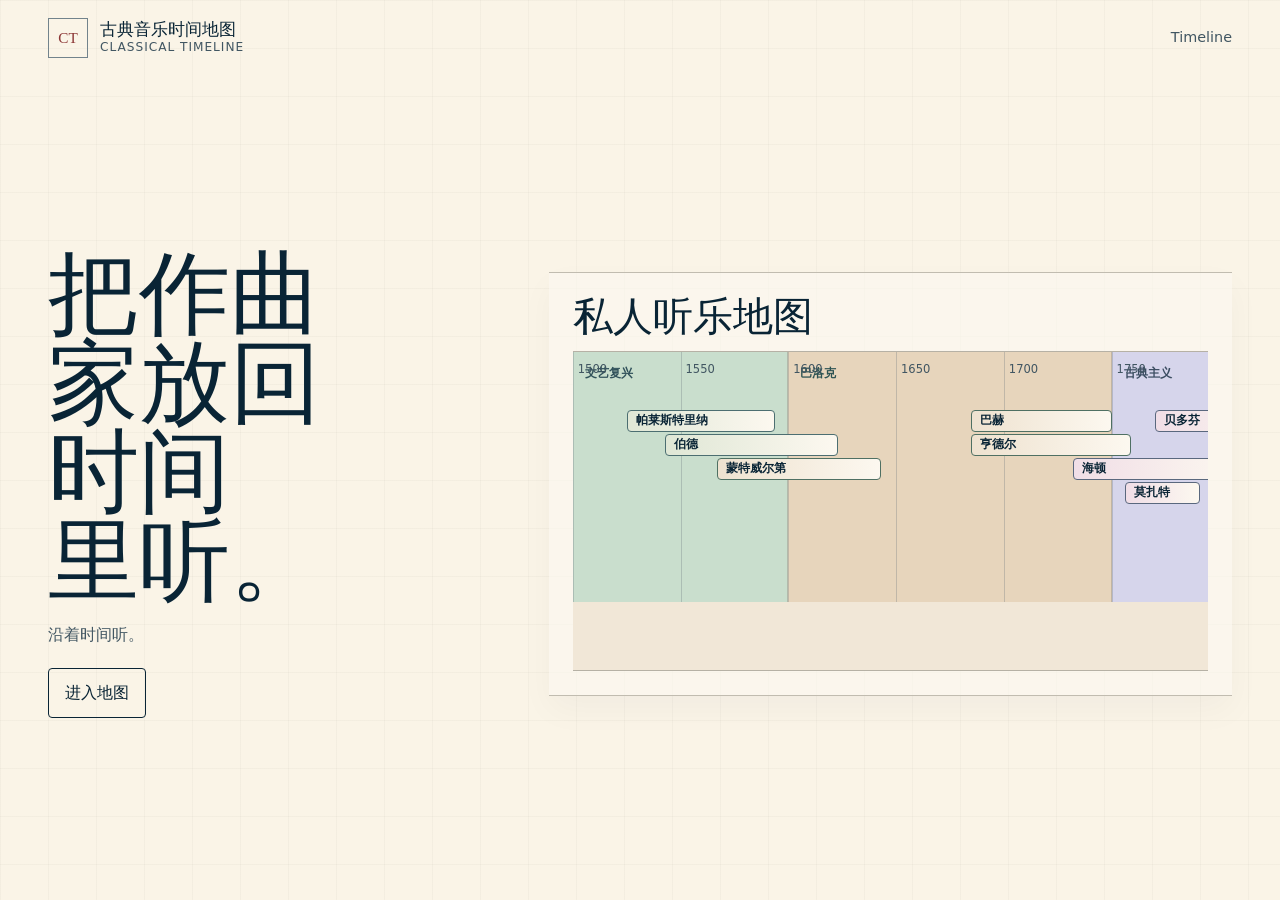
==== commit 4ced7819: "Polish timeline detail and listening paths" ====
--- a/index.html
+++ b/index.html
@@ -30,10 +30,10 @@
         <div class="hero-copy">
           <h1 id="home-title">把作曲家放回时间里听。</h1>
           <p class="hero-lede">
-            从一条时间轴开始，靠近作品之间的距离。
+            沿着时间听。
           </p>
           <div class="hero-actions" aria-label="主要入口">
-            <a class="button button--primary" href="timeline.html">进入 timeline</a>
+            <a class="button button--primary" href="timeline.html">进入地图</a>
           </div>
         </div>
 
--- a/assets/styles.css
+++ b/assets/styles.css
@@ -31,6 +31,10 @@
   --font-body: "Aptos", "Segoe UI", "Noto Sans SC", "Microsoft YaHei", system-ui, sans-serif;
 }
 
+@view-transition {
+  navigation: auto;
+}
+
 * {
   box-sizing: border-box;
 }
@@ -160,7 +164,7 @@
 
 .hero-shell {
   display: grid;
-  gap: var(--space-8);
+  gap: clamp(var(--space-8), 6vw, var(--space-16));
   min-width: 0;
   min-height: calc(100svh - 4.75rem);
   padding: var(--space-6) clamp(var(--space-4), 4vw, var(--space-12)) var(--space-8);
@@ -192,9 +196,10 @@
 }
 
 h1 {
-  max-width: 10ch;
+  max-width: 7.2ch;
   margin-block-end: var(--space-4);
-  font-size: clamp(3rem, 9vw, 6.6rem);
+  font-size: clamp(3.1rem, 7.1vw, 5.75rem);
+  line-height: 0.98;
 }
 
 h2 {
@@ -202,16 +207,16 @@
 }
 
 .hero-lede {
-  max-width: min(48ch, 100%);
-  color: var(--ink-soft);
-  font-size: 1.12rem;
+  max-width: min(22ch, 100%);
+  color: var(--ink-soft);
+  font-size: 1rem;
 }
 
 .hero-actions {
   display: flex;
   flex-wrap: wrap;
   gap: var(--space-3);
-  margin-block: var(--space-6);
+  margin-block: var(--space-5) 0;
 }
 
 .button {
@@ -244,15 +249,36 @@
 }
 
 .atlas-panel {
-  background: color-mix(in oklch, var(--paper-lift) 78%, var(--paper) 22%);
-  border: 1px solid var(--rule);
+  background: color-mix(in oklch, var(--paper-lift) 62%, transparent);
+  border-block: 1px solid color-mix(in oklch, var(--rule) 84%, var(--paper-lift) 16%);
+  border-inline: 0;
 }
 
 .atlas-panel {
   align-self: center;
   min-width: 0;
-  padding: var(--space-4);
-  box-shadow: 0 1rem 2.5rem oklch(26% 0.045 238 / 0.08);
+  padding: clamp(var(--space-4), 2vw, var(--space-6));
+  box-shadow: 0 0.85rem 2rem oklch(26% 0.045 238 / 0.035);
+  transform-origin: center;
+}
+
+.hero-actions .button--primary {
+  background: transparent;
+  color: var(--ink);
+}
+
+.hero-actions .button--primary:hover {
+  background: transparent;
+  border-color: var(--concert-red);
+  color: var(--concert-red);
+}
+
+.atlas-panel .atlas-panel__head {
+  margin-block-end: var(--space-3);
+}
+
+.atlas-panel__head h2 {
+  font-size: clamp(1.7rem, 3.1vw, 2.65rem);
 }
 
 .atlas-panel__head,
@@ -284,13 +310,78 @@
   max-width: 100%;
   min-width: 0;
   overflow: auto;
-  border: 1px solid var(--rule);
+  border-block: 1px solid var(--rule);
+  border-inline: 0;
   background: var(--paper-deep);
   cursor: grab;
   scroll-behavior: smooth;
   scrollbar-width: none;
   overscroll-behavior-inline: contain;
   touch-action: pan-y;
+  view-transition-name: atlas-map;
+}
+
+::view-transition-group(atlas-map) {
+  animation-timing-function: var(--ease-out);
+  animation-duration: 880ms;
+  z-index: 2;
+}
+
+::view-transition-old(root) {
+  animation: atlas-root-out 100ms var(--ease-out) both;
+}
+
+::view-transition-new(root) {
+  animation: atlas-root-in 300ms var(--ease-out) 360ms both;
+}
+
+::view-transition-old(atlas-map),
+::view-transition-new(atlas-map) {
+  height: 100%;
+  overflow: clip;
+}
+
+::view-transition-old(atlas-map) {
+  animation: atlas-map-old 300ms var(--ease-out) both;
+}
+
+::view-transition-new(atlas-map) {
+  animation: atlas-map-new 880ms var(--ease-out) both;
+}
+
+@keyframes atlas-root-out {
+  to {
+    opacity: 0;
+  }
+}
+
+@keyframes atlas-root-in {
+  from {
+    opacity: 0;
+  }
+
+  to {
+    opacity: 1;
+  }
+}
+
+@keyframes atlas-map-old {
+  to {
+    opacity: 0.16;
+    transform: scale(1.012);
+  }
+}
+
+@keyframes atlas-map-new {
+  from {
+    opacity: 0.72;
+    transform: scale(0.988);
+  }
+
+  to {
+    opacity: 1;
+    transform: scale(1);
+  }
 }
 
 .timeline-frame::-webkit-scrollbar {
@@ -305,6 +396,11 @@
 
 .timeline-frame--preview {
   height: clamp(15rem, 36vh, 20rem);
+  cursor: zoom-in;
+}
+
+.timeline-frame--preview.is-dragging {
+  cursor: grabbing;
 }
 
 .timeline-note {
@@ -348,8 +444,19 @@
   isolation: isolate;
 }
 
+.timeline:empty::after {
+  content: "";
+  position: absolute;
+  inset: 0;
+  background:
+    linear-gradient(90deg, transparent 0 24%, oklch(57% 0.018 240 / 0.14) 24.2% 24.35%, transparent 24.55% 100%),
+    linear-gradient(180deg, transparent 0 30%, oklch(57% 0.018 240 / 0.08) 30.2% 30.35%, transparent 30.55% 100%);
+  background-size: 16rem 100%, 100% 4.5rem;
+  opacity: 0.55;
+}
+
 .timeline--preview {
-  min-width: 58rem;
+  min-width: 66rem;
   min-height: 16rem;
 }
 
@@ -394,13 +501,13 @@
   display: flex;
   align-items: center;
   min-width: 3.5rem;
-  min-height: 1.45rem;
-  border: 1px solid color-mix(in oklch, var(--ink) 78%, var(--period-color) 22%);
+  min-height: 1.38rem;
+  border: 1px solid color-mix(in oklch, var(--ink) 58%, var(--period-color) 42%);
   border-radius: var(--radius-sm);
   background:
-    linear-gradient(90deg, color-mix(in oklch, var(--period-color) 78%, var(--paper-lift) 22%), var(--paper-lift));
+    linear-gradient(90deg, color-mix(in oklch, var(--period-color) 62%, var(--paper-lift) 38%), var(--paper-lift));
   color: var(--ink);
-  font-size: 0.74rem;
+  font-size: 0.72rem;
   font-weight: 600;
   line-height: 1.15;
   overflow: hidden;
@@ -409,18 +516,37 @@
   white-space: nowrap;
   transition:
     transform 160ms var(--ease-out),
+    opacity 160ms var(--ease-out),
+    filter 160ms var(--ease-out),
     border-color 160ms var(--ease-out),
     background-color 160ms var(--ease-out),
     box-shadow 160ms var(--ease-out);
 }
 
 .composer-bar:hover,
-.composer-bar:focus-visible,
-.composer-bar.is-active {
+.composer-bar:focus-visible {
   z-index: 4;
   border-color: var(--concert-red);
-  box-shadow: 0 0 0 3px oklch(58% 0.1 24 / 0.15);
-  transform: translateY(-2px);
+  box-shadow: 0 0 0 2px oklch(58% 0.1 24 / 0.12);
+  transform: translateY(-1px);
+}
+
+.composer-bar.is-active {
+  z-index: 5;
+  border-color: var(--concert-red);
+  background: color-mix(in oklch, var(--paper-lift) 78%, var(--period-color) 22%);
+  box-shadow: 0 0 0 1px oklch(45% 0.118 24 / 0.32);
+  color: var(--ink);
+  transform: translateY(-1px);
+}
+
+.composer-bar.is-related {
+  opacity: 1;
+}
+
+.composer-bar.is-muted {
+  opacity: 0.56;
+  filter: saturate(0.68);
 }
 
 .composer-bar.is-hidden {
@@ -429,7 +555,7 @@
 
 .timeline-page {
   min-width: 0;
-  padding: var(--space-5) clamp(var(--space-4), 4vw, var(--space-12)) var(--space-8);
+  padding: var(--space-4) clamp(var(--space-4), 4vw, var(--space-12)) var(--space-8);
 }
 
 .timeline-intro {
@@ -437,7 +563,7 @@
   align-items: end;
   justify-content: space-between;
   gap: var(--space-4);
-  margin-block-end: var(--space-3);
+  margin-block-end: var(--space-2);
 }
 
 .timeline-intro > * {
@@ -447,7 +573,8 @@
 .timeline-intro h1 {
   max-width: none;
   margin: 0;
-  font-size: clamp(2.35rem, 5vw, 4.5rem);
+  font-size: clamp(2.7rem, 4.4vw, 4rem);
+  line-height: 1;
 }
 
 .timeline-intro p {
@@ -458,7 +585,7 @@
 
 .explorer-shell {
   display: grid;
-  gap: var(--space-3);
+  gap: var(--space-4);
   min-width: 0;
 }
 
@@ -471,28 +598,42 @@
 .explorer-controls {
   display: flex;
   flex-wrap: wrap;
-  align-items: end;
-  gap: var(--space-3) var(--space-4);
+  align-items: center;
+  gap: var(--space-2) var(--space-5);
+  border-block: 1px solid color-mix(in oklch, var(--rule) 72%, transparent);
+  padding-block: var(--space-2);
 }
 
 .search-field {
   display: grid;
   gap: var(--space-1);
-  width: min(18rem, 100%);
+  position: relative;
+  width: min(16rem, 100%);
   margin: 0;
   color: var(--ink-soft);
   font-size: 0.82rem;
+}
+
+.search-field span,
+.filter-group__label {
+  position: absolute;
+  width: 1px;
+  height: 1px;
+  overflow: hidden;
+  clip: rect(0 0 0 0);
+  white-space: nowrap;
 }
 
 .search-field input {
   width: 100%;
   min-width: 0;
-  min-height: 2.75rem;
-  border: 1px solid var(--rule-strong);
-  border-radius: var(--radius-sm);
-  background: var(--paper-lift);
+  min-height: 2.3rem;
+  border: 0;
+  border-block-end: 1px solid var(--rule);
+  border-radius: 0;
+  background: transparent;
   color: var(--ink);
-  padding: 0 var(--space-3);
+  padding: 0 var(--space-1);
 }
 
 .search-field input::placeholder {
@@ -501,13 +642,6 @@
 
 .filter-group + .filter-group {
   margin-block-start: 0;
-}
-
-.filter-group__label {
-  margin-block-end: var(--space-1);
-  color: var(--ink);
-  font-size: 0.82rem;
-  font-weight: 700;
 }
 
 .filter-group[aria-label="按听感筛选"] {
@@ -517,16 +651,17 @@
 .chip-row {
   display: flex;
   flex-wrap: wrap;
-  gap: var(--space-1);
+  gap: var(--space-3);
 }
 
 .chip {
-  min-height: 2.15rem;
-  border: 1px solid var(--rule);
-  border-radius: var(--radius-sm);
-  background: var(--paper-lift);
-  color: var(--ink-soft);
-  padding: 0.32rem 0.58rem;
+  min-height: 2.05rem;
+  border: 0;
+  border-block-end: 1px solid transparent;
+  border-radius: 0;
+  background: transparent;
+  color: var(--ink-soft);
+  padding: 0.24rem 0.05rem;
   transition:
     border-color 160ms var(--ease-out),
     color 160ms var(--ease-out),
@@ -540,7 +675,7 @@
 }
 
 .chip[aria-pressed="true"] {
-  background: oklch(92% 0.03 24);
+  background: transparent;
 }
 
 .timeline-workspace {
@@ -548,9 +683,9 @@
 }
 
 .workspace-count {
-  margin: 0 0 var(--space-1);
-  color: var(--ink-soft);
-  font-size: 0.9rem;
+  margin: 0 0 var(--space-2);
+  color: var(--ink-soft);
+  font-size: 0.82rem;
 }
 
 .composer-detail {
@@ -561,42 +696,250 @@
 
 .composer-detail h2 {
   margin-block-end: var(--space-2);
-  font-size: clamp(1.45rem, 2.8vw, 2rem);
+  font-size: clamp(1.35rem, 2.2vw, 1.72rem);
+  line-height: 1.12;
 }
 
 .detail-meta {
   display: flex;
   flex-wrap: wrap;
+  gap: var(--space-1) var(--space-2);
+  margin-block: 0 var(--space-3);
+  color: var(--ink-soft);
+  font-size: 0.8rem;
+}
+
+.detail-vibe {
+  margin: 0;
+  color: var(--ink-soft);
+  font-size: 0.92rem;
+}
+
+.detail-facts {
+  display: grid;
+  gap: 0.38rem;
+  margin: var(--space-3) 0 0;
+}
+
+.detail-facts div {
+  display: grid;
+  grid-template-columns: 3.2rem minmax(0, 1fr);
   gap: var(--space-2);
-  margin-block: 0 var(--space-4);
-  color: var(--ink-soft);
-  font-size: 0.86rem;
-}
-
-.detail-vibe {
-  margin: 0;
-  color: var(--ink-soft);
+}
+
+.detail-facts dt,
+.detail-facts dd {
+  margin: 0;
+  font-size: 0.8rem;
+  line-height: 1.45;
+}
+
+.detail-facts dt {
+  color: var(--ink-soft);
+}
+
+.detail-facts dd {
+  color: var(--ink);
+}
+
+.listening-guide {
+  margin-block-start: var(--space-4);
+  border-block-start: 1px solid color-mix(in oklch, var(--rule) 74%, transparent);
+  padding-block-start: var(--space-3);
+}
+
+.detail-section-label {
+  margin: 0 0 var(--space-2);
+  color: var(--concert-red);
+  font-size: 0.72rem;
+  letter-spacing: 0.08em;
+}
+
+.guide-list {
+  display: grid;
+  gap: 0.42rem;
+  margin: 0;
+  padding: 0;
+  list-style: none;
+}
+
+.guide-list li {
+  display: grid;
+  grid-template-columns: 0.8rem minmax(0, 1fr);
+  gap: var(--space-2);
+  color: var(--ink);
+  font-size: 0.84rem;
+  line-height: 1.5;
+}
+
+.guide-list li::before {
+  content: "";
+  width: 0.38rem;
+  height: 1px;
+  margin-block-start: 0.72rem;
+  background: var(--concert-red);
 }
 
 .detail-works {
+  display: grid;
+  gap: var(--space-2);
+  margin-block-start: var(--space-4);
+}
+
+.work-guide-list {
+  display: grid;
+  gap: var(--space-2);
+  margin: 0;
+  padding: 0;
+  list-style: none;
+}
+
+.work-guide-list li {
+  display: grid;
+  gap: 0.22rem;
+  border-block-start: 1px solid color-mix(in oklch, var(--rule) 60%, transparent);
+  padding-block-start: var(--space-2);
+}
+
+.work-guide-list li:first-child {
+  border-block-start: 0;
+  padding-block-start: 0;
+}
+
+.work-guide-list span {
+  color: var(--ink-soft);
+  font-size: 0.78rem;
+  line-height: 1.45;
+}
+
+.work-link {
+  display: inline-flex;
+  align-items: center;
+  border: 0;
+  background: transparent;
+  color: var(--ink);
+  padding: 0;
+  font-size: 0.84rem;
+  line-height: 1.25;
+}
+
+.work-link:not(.work-link--source) {
+  color: var(--ink-soft);
+}
+
+.work-link--source {
+  text-decoration: none;
+  text-decoration-thickness: 1px;
+  text-underline-offset: 0.22em;
+}
+
+.work-link--source:hover,
+.work-link--source:focus-visible {
+  color: var(--concert-red);
+  text-decoration: underline;
+}
+
+.listening-path {
+  display: grid;
+  gap: var(--space-2);
+  margin-block-start: var(--space-4);
+  border-block-start: 1px solid color-mix(in oklch, var(--rule) 64%, transparent);
+  padding-block-start: var(--space-3);
+}
+
+.listening-path div {
   display: flex;
   flex-wrap: wrap;
-  gap: var(--space-1);
+  align-items: center;
+  gap: 0.25rem var(--space-2);
+}
+
+.path-node {
+  display: inline-flex;
+  align-items: center;
+  min-height: 1.8rem;
+  border: 0;
+  background: transparent;
+  color: var(--ink);
+  padding: 0;
+  font-size: 0.84rem;
+  line-height: 1.3;
+}
+
+.path-node:not(.is-current) {
+  color: var(--concert-red);
+}
+
+.path-node:not(.is-current):hover,
+.path-node:not(.is-current):focus-visible {
+  text-decoration: underline;
+  text-decoration-thickness: 1px;
+  text-underline-offset: 0.22em;
+}
+
+.path-arrow {
+  color: var(--ink-soft);
+  font-size: 0.8rem;
+}
+
+.source-drawer {
+  margin-block-start: var(--space-4);
+  border-block-start: 1px solid var(--rule);
+  padding-block-start: var(--space-3);
+}
+
+.source-drawer summary {
+  color: var(--ink-soft);
+  cursor: pointer;
+  font-size: 0.82rem;
+}
+
+.source-drawer summary:hover,
+.source-drawer summary:focus-visible {
+  color: var(--concert-red);
+}
+
+.source-extra-facts {
+  display: grid;
+  gap: 0.35rem;
+  margin: var(--space-3) 0 0;
+}
+
+.source-extra-facts div {
+  display: grid;
+  grid-template-columns: 3.2rem minmax(0, 1fr);
+  gap: var(--space-2);
+}
+
+.source-extra-facts dt,
+.source-extra-facts dd {
+  margin: 0;
+  font-size: 0.78rem;
+  line-height: 1.45;
+}
+
+.source-extra-facts dt,
+.source-extra-facts dd,
+.source-links a {
+  color: var(--ink-soft);
+}
+
+.source-links {
+  display: flex;
+  flex-wrap: wrap;
+  gap: var(--space-2);
   margin-block-start: var(--space-3);
 }
 
-.detail-works span {
-  border: 1px solid var(--rule);
-  background: color-mix(in oklch, var(--paper-lift) 78%, var(--paper) 22%);
-  color: var(--ink);
-  padding: 0.35rem 0.55rem;
-  font-size: 0.86rem;
-}
-
-.detail-next {
-  margin-block: var(--space-3) 0;
-  color: var(--ink-soft);
-  font-size: 0.9rem;
+.source-links a {
+  font-size: 0.82rem;
+  text-decoration: underline;
+  text-decoration-thickness: 1px;
+  text-underline-offset: 0.2em;
+}
+
+.source-links a:hover {
+  color: var(--concert-red);
 }
 
 .empty-state {
@@ -616,12 +959,12 @@
 
 @media (min-width: 64rem) {
   .hero-shell {
-    grid-template-columns: minmax(20rem, 0.82fr) minmax(34rem, 1.18fr);
+    grid-template-columns: minmax(24rem, 0.78fr) minmax(34rem, 1.22fr);
     align-items: center;
   }
 
   .explorer-shell {
-    grid-template-columns: minmax(32rem, 2fr) minmax(18rem, 0.72fr);
+    grid-template-columns: minmax(33rem, 2fr) minmax(20rem, 0.78fr);
     align-items: start;
   }
 
@@ -638,7 +981,7 @@
     border-block-start: 0;
     border-inline-start: 1px solid var(--rule);
     padding-block-start: 0;
-    padding-inline-start: var(--space-4);
+    padding-inline-start: var(--space-5);
   }
 }
 
@@ -713,6 +1056,10 @@
 }
 
 @media (prefers-reduced-motion: reduce) {
+  .timeline-frame {
+    view-transition-name: none;
+  }
+
   *,
   *::before,
   *::after {
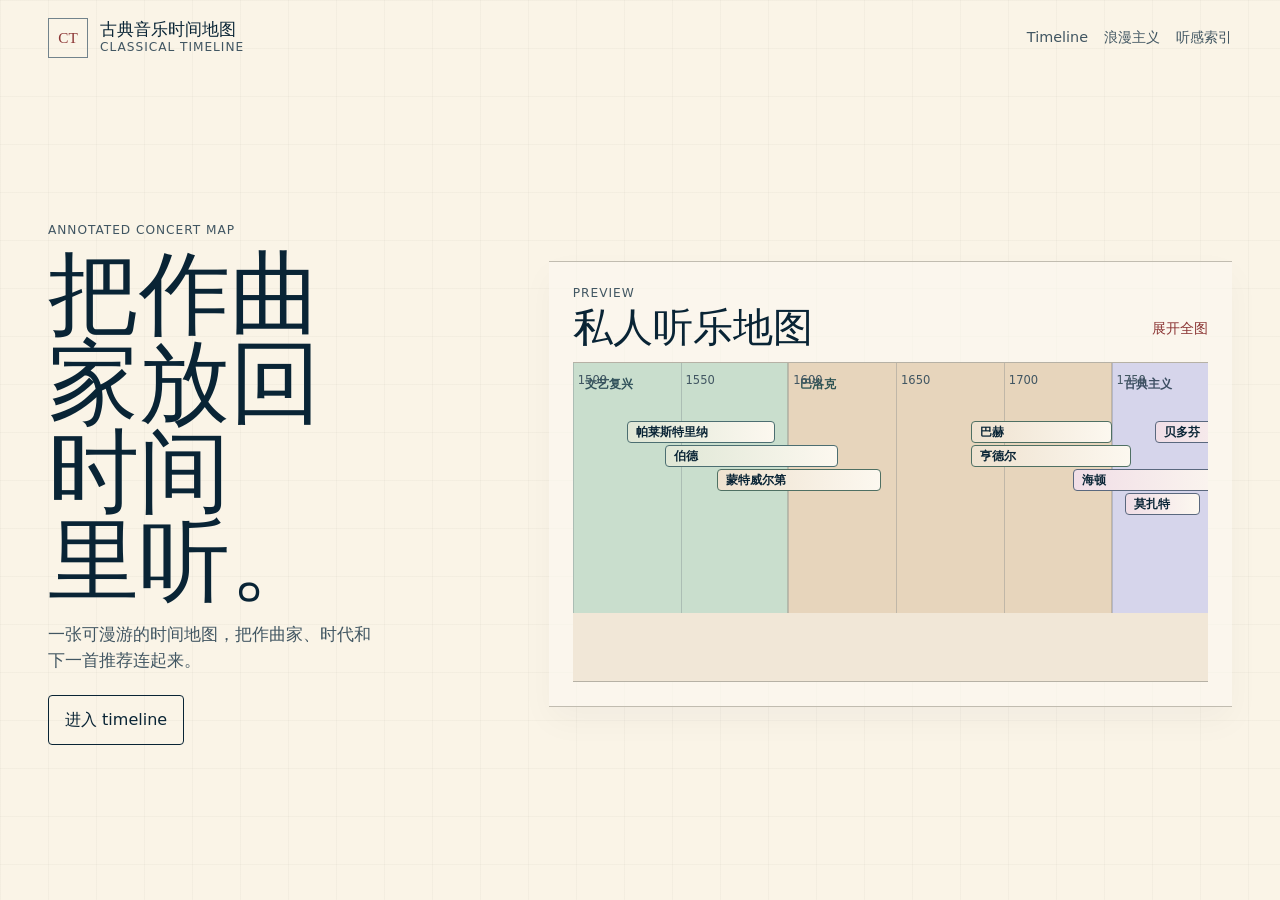
==== commit fc552de9: "Polish atlas experience for launch" ====
--- a/index.html
+++ b/index.html
@@ -22,26 +22,31 @@
       </a>
       <nav class="site-nav" aria-label="主导航">
         <a href="timeline.html">Timeline</a>
+        <a href="timeline.html?period=Romantic">浪漫主义</a>
+        <a href="timeline.html?mood=水光">听感索引</a>
       </nav>
     </header>
 
     <main id="main-content">
       <section class="hero-shell" aria-labelledby="home-title">
         <div class="hero-copy">
+          <p class="kicker">Annotated Concert Map</p>
           <h1 id="home-title">把作曲家放回时间里听。</h1>
           <p class="hero-lede">
-            沿着时间听。
+            一张可漫游的时间地图，把作曲家、时代和下一首推荐连起来。
           </p>
           <div class="hero-actions" aria-label="主要入口">
-            <a class="button button--primary" href="timeline.html">进入地图</a>
+            <a class="button button--primary" href="timeline.html">进入 timeline</a>
           </div>
         </div>
 
         <section class="atlas-panel" aria-labelledby="preview-title">
           <div class="atlas-panel__head">
             <div>
+              <p class="kicker">Preview</p>
               <h2 id="preview-title">私人听乐地图</h2>
             </div>
+            <a class="text-link" href="timeline.html">展开全图</a>
           </div>
           <div class="timeline-frame timeline-frame--preview" data-timeline-frame="preview" tabindex="0" aria-label="时间线预览，可拖拽或用方向键平移">
             <div class="timeline" data-timeline="preview" aria-label="古典音乐作曲家时间线预览"></div>
--- a/assets/styles.css
+++ b/assets/styles.css
@@ -207,9 +207,9 @@
 }
 
 .hero-lede {
-  max-width: min(22ch, 100%);
-  color: var(--ink-soft);
-  font-size: 1rem;
+  max-width: min(31ch, 100%);
+  color: var(--ink-soft);
+  font-size: clamp(1rem, 1.3vw, 1.12rem);
 }
 
 .hero-actions {
@@ -275,6 +275,12 @@
 
 .atlas-panel .atlas-panel__head {
   margin-block-end: var(--space-3);
+}
+
+.atlas-panel .kicker,
+.timeline-intro .kicker,
+.workspace-head .kicker {
+  margin-block-end: var(--space-2);
 }
 
 .atlas-panel__head h2 {
@@ -563,7 +569,7 @@
   align-items: end;
   justify-content: space-between;
   gap: var(--space-4);
-  margin-block-end: var(--space-2);
+  margin-block-end: var(--space-6);
 }
 
 .timeline-intro > * {
@@ -571,14 +577,14 @@
 }
 
 .timeline-intro h1 {
-  max-width: none;
-  margin: 0;
-  font-size: clamp(2.7rem, 4.4vw, 4rem);
-  line-height: 1;
-}
-
-.timeline-intro p {
-  max-width: 24ch;
+  max-width: 9ch;
+  margin: 0;
+  font-size: clamp(3rem, 7vw, 5.9rem);
+  line-height: 0.98;
+}
+
+.timeline-intro > p {
+  max-width: 31ch;
   margin: 0;
   color: var(--ink-soft);
 }
@@ -599,9 +605,9 @@
   display: flex;
   flex-wrap: wrap;
   align-items: center;
-  gap: var(--space-2) var(--space-5);
+  gap: var(--space-3) var(--space-6);
   border-block: 1px solid color-mix(in oklch, var(--rule) 72%, transparent);
-  padding-block: var(--space-2);
+  padding-block: var(--space-3);
 }
 
 .search-field {
@@ -614,14 +620,19 @@
   font-size: 0.82rem;
 }
 
+.filter-group {
+  display: grid;
+  gap: var(--space-2);
+}
+
 .search-field span,
-.filter-group__label {
-  position: absolute;
-  width: 1px;
-  height: 1px;
-  overflow: hidden;
-  clip: rect(0 0 0 0);
-  white-space: nowrap;
+.filter-group__label,
+.detail-section-label {
+  color: var(--ink);
+  font-size: 0.76rem;
+  font-weight: 700;
+  letter-spacing: 0.04em;
+  line-height: 1.2;
 }
 
 .search-field input {
@@ -644,24 +655,19 @@
   margin-block-start: 0;
 }
 
-.filter-group[aria-label="按听感筛选"] {
-  display: none;
-}
-
 .chip-row {
   display: flex;
   flex-wrap: wrap;
-  gap: var(--space-3);
+  gap: var(--space-2);
 }
 
 .chip {
-  min-height: 2.05rem;
-  border: 0;
-  border-block-end: 1px solid transparent;
-  border-radius: 0;
-  background: transparent;
-  color: var(--ink-soft);
-  padding: 0.24rem 0.05rem;
+  min-height: 2.35rem;
+  border: 1px solid color-mix(in oklch, var(--rule) 82%, var(--paper-lift) 18%);
+  border-radius: var(--radius-sm);
+  background: color-mix(in oklch, var(--paper-lift) 72%, transparent);
+  color: var(--ink-soft);
+  padding: 0.36rem 0.68rem;
   transition:
     border-color 160ms var(--ease-out),
     color 160ms var(--ease-out),
@@ -675,7 +681,7 @@
 }
 
 .chip[aria-pressed="true"] {
-  background: transparent;
+  background: color-mix(in oklch, var(--concert-red) 8%, var(--paper-lift) 92%);
 }
 
 .timeline-workspace {
@@ -683,9 +689,13 @@
 }
 
 .workspace-count {
-  margin: 0 0 var(--space-2);
+  margin: 0 0 var(--space-1);
   color: var(--ink-soft);
   font-size: 0.82rem;
+}
+
+.workspace-head h2 {
+  font-size: clamp(1.7rem, 3.2vw, 2.7rem);
 }
 
 .composer-detail {
@@ -751,8 +761,6 @@
 .detail-section-label {
   margin: 0 0 var(--space-2);
   color: var(--concert-red);
-  font-size: 0.72rem;
-  letter-spacing: 0.08em;
 }
 
 .guide-list {
@@ -1026,7 +1034,7 @@
   }
 
   .hero-lede,
-  .timeline-intro p {
+  .timeline-intro > p {
     max-width: 29ch;
   }
 
@@ -1051,6 +1059,15 @@
   .timeline-intro {
     align-items: start;
     flex-direction: column;
+  }
+
+  .timeline-intro h1 {
+    max-width: 8.8ch;
+    font-size: clamp(2.9rem, 14vw, 4.4rem);
+  }
+
+  .filter-group {
+    width: 100%;
   }
 
 }
